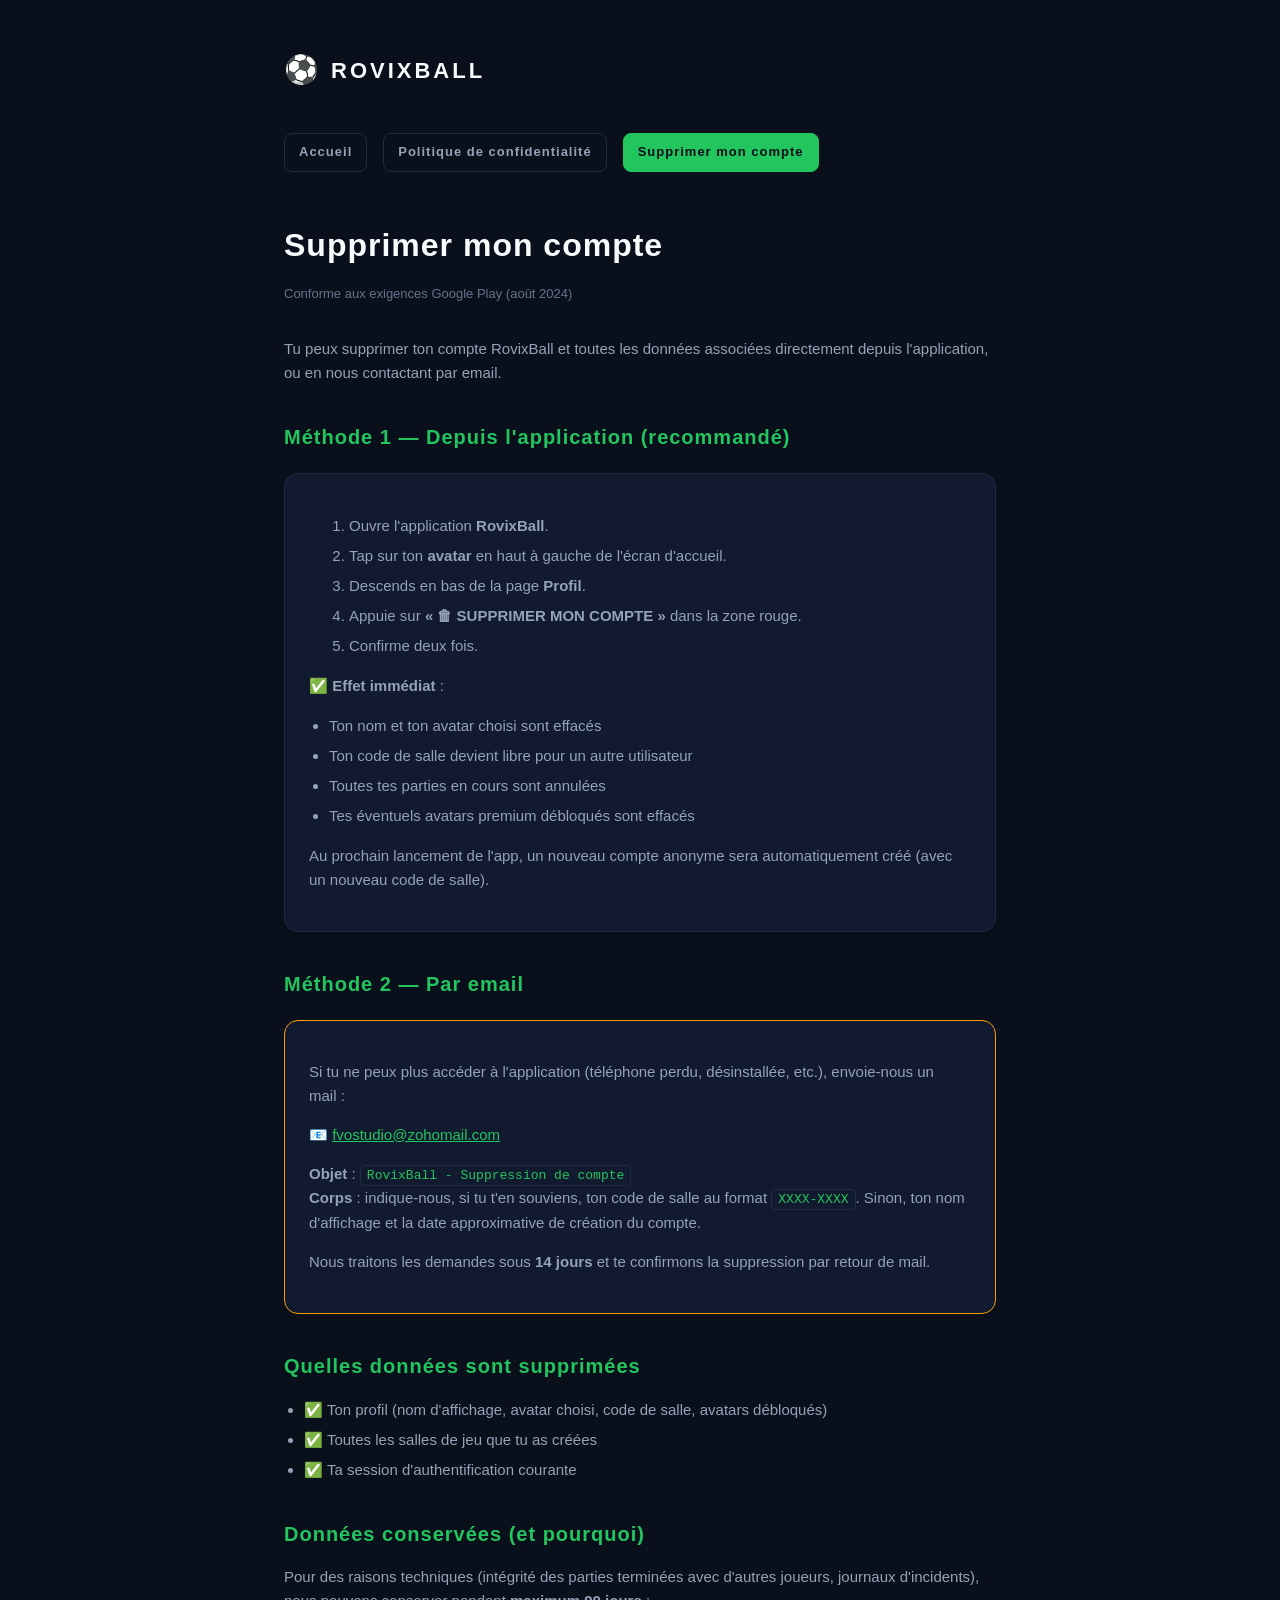
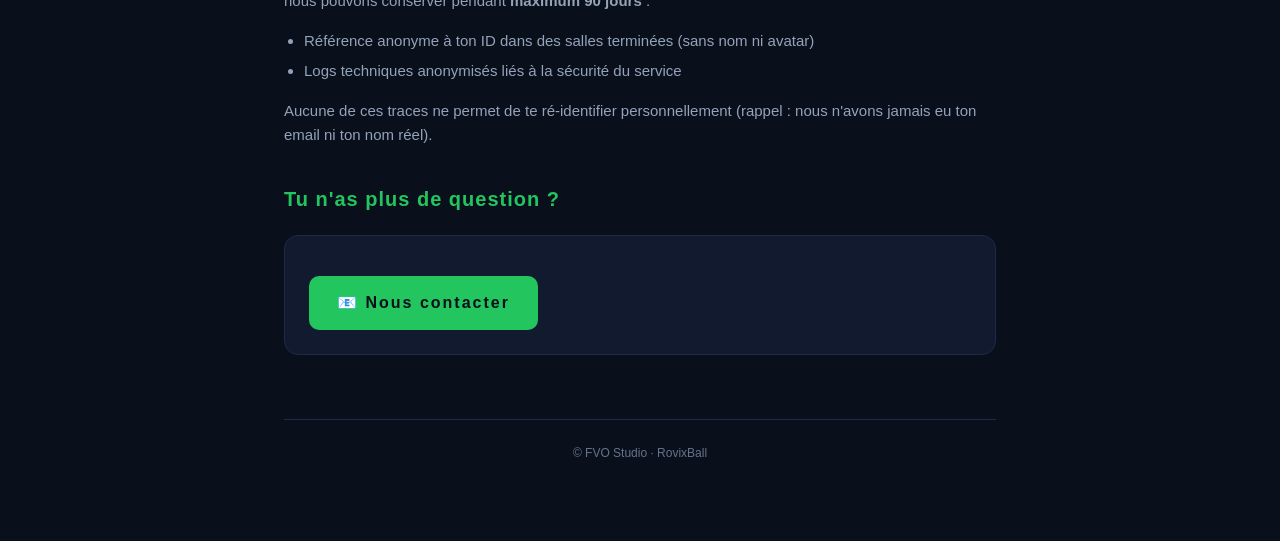
==== delete-account.html @ 73b61295 "feat: initial legal pages for RovixBall" ====
<!DOCTYPE html>
<html lang="fr">
<head>
  <meta charset="UTF-8">
  <meta name="viewport" content="width=device-width, initial-scale=1.0">
  <title>Supprimer mon compte — RovixBall</title>
  <link rel="stylesheet" href="style.css">
</head>
<body>
  <div class="container">
    <header>
      <span class="logo">⚽</span>
      <h1>ROVIXBALL</h1>
    </header>

    <nav>
      <a href="index.html">Accueil</a>
      <a href="privacy.html">Politique de confidentialité</a>
      <a href="delete-account.html" class="active">Supprimer mon compte</a>
    </nav>

    <main>
      <h1>Supprimer mon compte</h1>
      <p class="meta">Conforme aux exigences Google Play (août 2024)</p>

      <p>
        Tu peux supprimer ton compte RovixBall et toutes les données associées
        directement depuis l'application, ou en nous contactant par email.
      </p>

      <h2>Méthode 1 — Depuis l'application (recommandé)</h2>

      <div class="card">
        <ol>
          <li>Ouvre l'application <strong>RovixBall</strong>.</li>
          <li>Tap sur ton <strong>avatar</strong> en haut à gauche de l'écran d'accueil.</li>
          <li>Descends en bas de la page <strong>Profil</strong>.</li>
          <li>Appuie sur <strong>« 🗑 SUPPRIMER MON COMPTE »</strong> dans la zone rouge.</li>
          <li>Confirme deux fois.</li>
        </ol>
        <p>
          ✅ <strong>Effet immédiat</strong>&nbsp;:
        </p>
        <ul>
          <li>Ton nom et ton avatar choisi sont effacés</li>
          <li>Ton code de salle devient libre pour un autre utilisateur</li>
          <li>Toutes tes parties en cours sont annulées</li>
          <li>Tes éventuels avatars premium débloqués sont effacés</li>
        </ul>
        <p>
          Au prochain lancement de l'app, un nouveau compte anonyme sera
          automatiquement créé (avec un nouveau code de salle).
        </p>
      </div>

      <h2>Méthode 2 — Par email</h2>

      <div class="card warn">
        <p>
          Si tu ne peux plus accéder à l'application (téléphone perdu, désinstallée,
          etc.), envoie-nous un mail&nbsp;:
        </p>
        <p>
          📧 <a href="mailto:fvostudio@zohomail.com?subject=RovixBall%20-%20Suppression%20de%20compte">fvostudio@zohomail.com</a>
        </p>
        <p>
          <strong>Objet</strong> : <code>RovixBall - Suppression de compte</code><br>
          <strong>Corps</strong> : indique-nous, si tu t'en souviens, ton code de salle
          au format <code>XXXX-XXXX</code>. Sinon, ton nom d'affichage et la date approximative
          de création du compte.
        </p>
        <p>
          Nous traitons les demandes sous <strong>14 jours</strong> et te confirmons
          la suppression par retour de mail.
        </p>
      </div>

      <h2>Quelles données sont supprimées</h2>

      <ul>
        <li>✅ Ton profil (nom d'affichage, avatar choisi, code de salle, avatars débloqués)</li>
        <li>✅ Toutes les salles de jeu que tu as créées</li>
        <li>✅ Ta session d'authentification courante</li>
      </ul>

      <h2>Données conservées (et pourquoi)</h2>

      <p>
        Pour des raisons techniques (intégrité des parties terminées avec d'autres
        joueurs, journaux d'incidents), nous pouvons conserver pendant <strong>maximum 90 jours</strong>&nbsp;:
      </p>
      <ul>
        <li>Référence anonyme à ton ID dans des salles terminées (sans nom ni avatar)</li>
        <li>Logs techniques anonymisés liés à la sécurité du service</li>
      </ul>
      <p>
        Aucune de ces traces ne permet de te ré-identifier personnellement
        (rappel : nous n'avons jamais eu ton email ni ton nom réel).
      </p>

      <h2>Tu n'as plus de question ?</h2>

      <div class="card">
        <a href="mailto:fvostudio@zohomail.com?subject=RovixBall%20-%20Question" class="cta">📧 Nous contacter</a>
      </div>
    </main>

    <footer>
      © FVO Studio · RovixBall
    </footer>
  </div>
</body>
</html>
---- style.css ----
:root {
  --bg: #0a0f1c;
  --bg-card: #111a2e;
  --border: #1f2a44;
  --text: #f8fafc;
  --text-dim: #94a3b8;
  --text-muted: #64748b;
  --accent: #22c55e;
  --accent-warm: #f59e0b;
  --danger: #ef4444;
}

* { box-sizing: border-box; }

html, body {
  margin: 0;
  padding: 0;
  background: var(--bg);
  color: var(--text);
  font-family: -apple-system, BlinkMacSystemFont, "Segoe UI", Roboto, "Helvetica Neue",
    Arial, sans-serif;
  line-height: 1.6;
}

.container {
  max-width: 760px;
  margin: 0 auto;
  padding: 48px 24px 80px;
}

header {
  display: flex;
  align-items: center;
  gap: 12px;
  margin-bottom: 40px;
}

header .logo {
  font-size: 28px;
}

header h1 {
  margin: 0;
  font-size: 22px;
  letter-spacing: 3px;
  font-weight: 900;
  color: var(--text);
}

nav {
  display: flex;
  gap: 16px;
  flex-wrap: wrap;
  margin-bottom: 48px;
}

nav a {
  color: var(--text-dim);
  text-decoration: none;
  font-weight: 700;
  font-size: 13px;
  letter-spacing: 1px;
  padding: 8px 14px;
  border: 1px solid var(--border);
  border-radius: 8px;
  transition: all 0.15s;
}

nav a:hover {
  color: var(--accent);
  border-color: var(--accent);
}

nav a.active {
  color: var(--bg);
  background: var(--accent);
  border-color: var(--accent);
}

main h1 {
  font-size: 32px;
  margin: 0 0 8px;
  letter-spacing: 1px;
}

main h2 {
  font-size: 20px;
  margin-top: 36px;
  margin-bottom: 12px;
  color: var(--accent);
  letter-spacing: 1px;
}

main h3 {
  font-size: 16px;
  margin-top: 20px;
  margin-bottom: 6px;
  color: var(--text);
}

main p, main li {
  color: var(--text-dim);
  font-size: 15px;
}

main a {
  color: var(--accent);
}

.meta {
  color: var(--text-muted);
  font-size: 13px;
  margin-bottom: 32px;
}

.card {
  background: var(--bg-card);
  border: 1px solid var(--border);
  border-radius: 14px;
  padding: 24px;
  margin: 20px 0;
}

.card.warn {
  border-color: var(--accent-warm);
}

.card.danger {
  border-color: var(--danger);
}

.cta {
  display: inline-block;
  background: var(--accent);
  color: var(--bg);
  text-decoration: none;
  font-weight: 900;
  letter-spacing: 2px;
  padding: 14px 28px;
  border-radius: 10px;
  margin-top: 16px;
}

.cta:hover {
  filter: brightness(1.1);
}

.cta.danger {
  background: var(--danger);
  color: var(--text);
}

ul {
  padding-left: 20px;
}

li {
  margin: 6px 0;
}

footer {
  margin-top: 64px;
  padding-top: 24px;
  border-top: 1px solid var(--border);
  color: var(--text-muted);
  font-size: 12px;
  text-align: center;
}

code {
  background: var(--bg-card);
  border: 1px solid var(--border);
  padding: 2px 6px;
  border-radius: 4px;
  font-size: 13px;
  color: var(--accent);
}
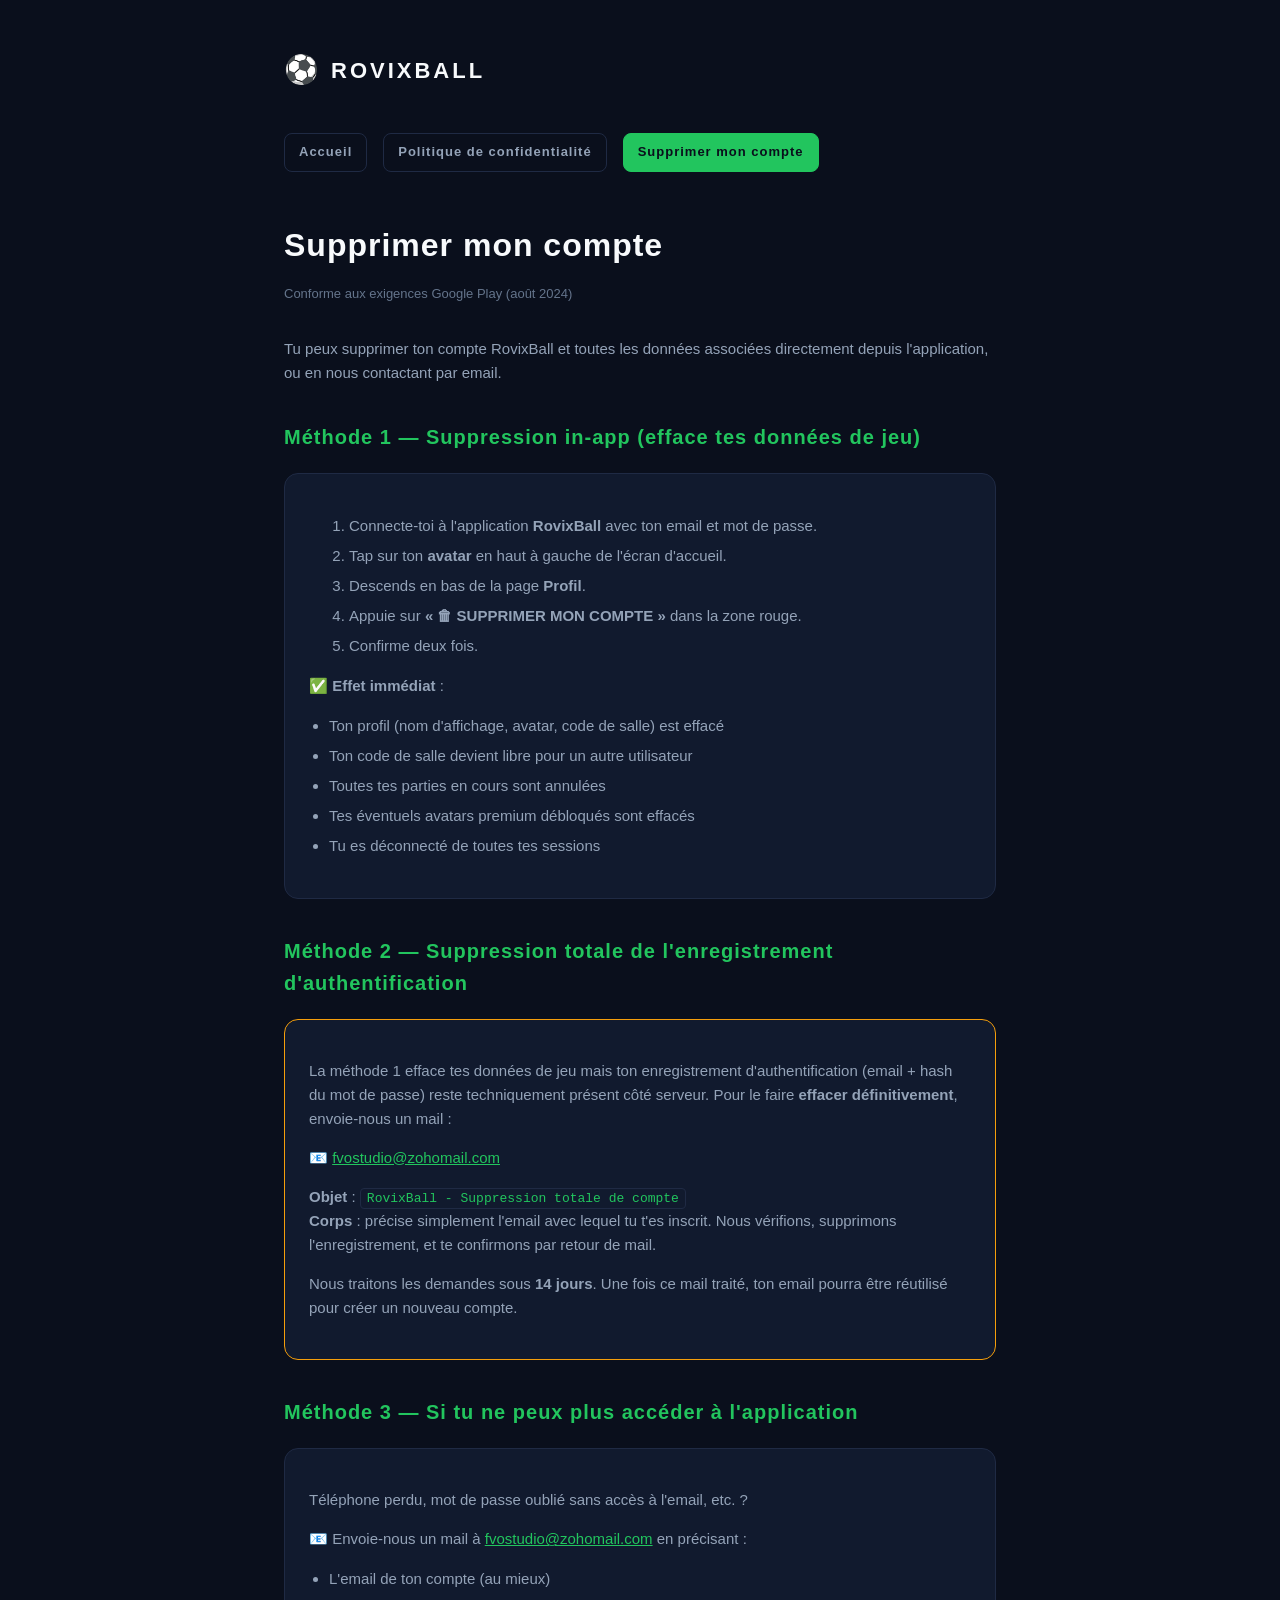
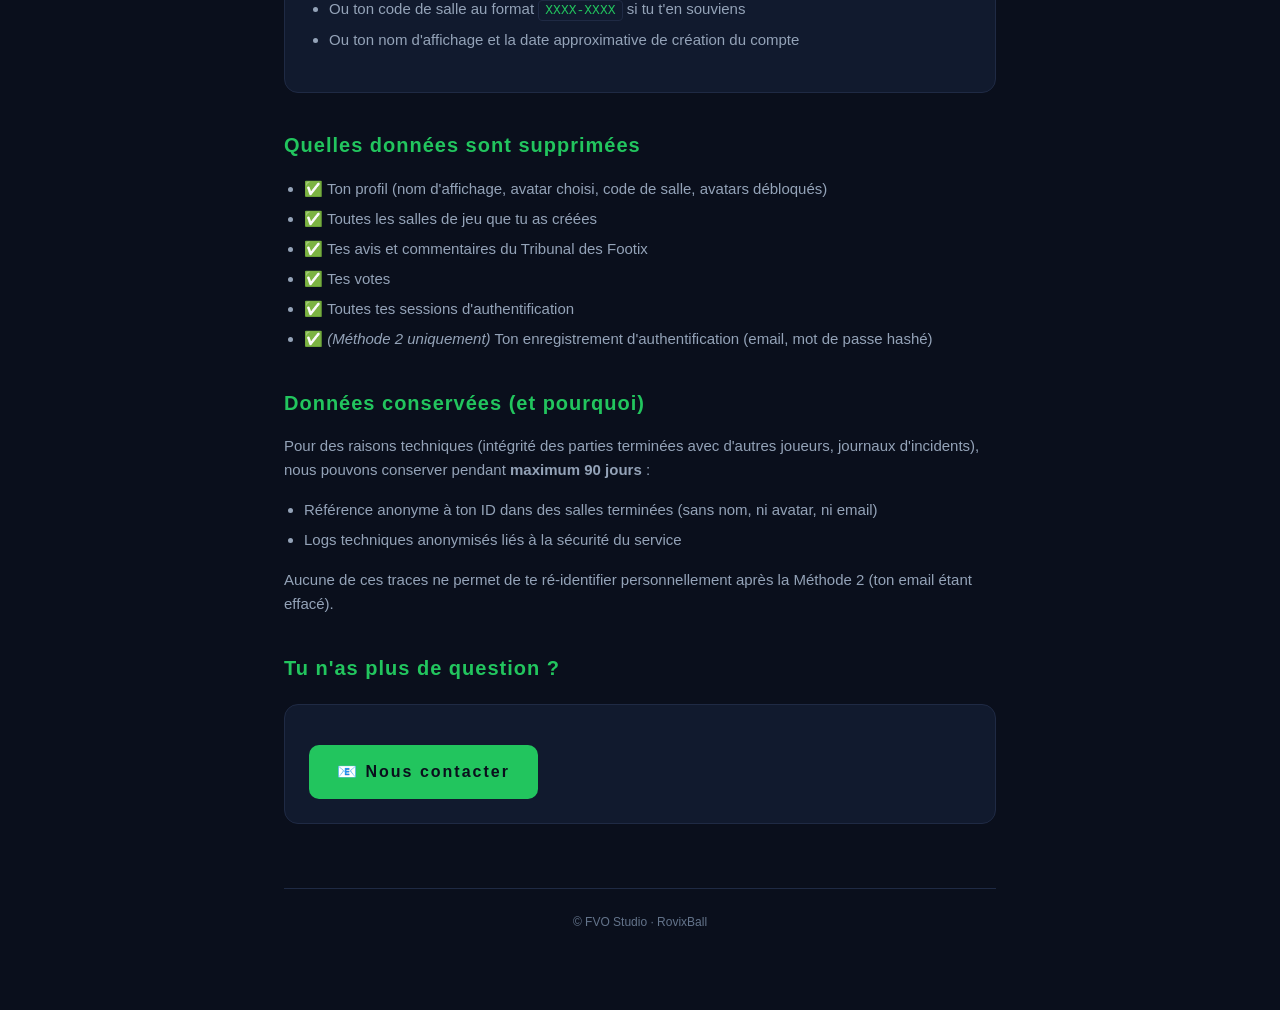
==== commit f4a606f8: "feat: add verify.html + reset-password.html, update privacy and deletion for email/password auth" ====
--- a/delete-account.html
+++ b/delete-account.html
@@ -28,11 +28,11 @@
         directement depuis l'application, ou en nous contactant par email.
       </p>
 
-      <h2>Méthode 1 — Depuis l'application (recommandé)</h2>
+      <h2>Méthode 1 — Suppression in-app (efface tes données de jeu)</h2>
 
       <div class="card">
         <ol>
-          <li>Ouvre l'application <strong>RovixBall</strong>.</li>
+          <li>Connecte-toi à l'application <strong>RovixBall</strong> avec ton email et mot de passe.</li>
           <li>Tap sur ton <strong>avatar</strong> en haut à gauche de l'écran d'accueil.</li>
           <li>Descends en bas de la page <strong>Profil</strong>.</li>
           <li>Appuie sur <strong>« 🗑 SUPPRIMER MON COMPTE »</strong> dans la zone rouge.</li>
@@ -42,37 +42,51 @@
           ✅ <strong>Effet immédiat</strong>&nbsp;:
         </p>
         <ul>
-          <li>Ton nom et ton avatar choisi sont effacés</li>
+          <li>Ton profil (nom d'affichage, avatar, code de salle) est effacé</li>
           <li>Ton code de salle devient libre pour un autre utilisateur</li>
           <li>Toutes tes parties en cours sont annulées</li>
           <li>Tes éventuels avatars premium débloqués sont effacés</li>
+          <li>Tu es déconnecté de toutes tes sessions</li>
         </ul>
+      </div>
+
+      <h2>Méthode 2 — Suppression totale de l'enregistrement d'authentification</h2>
+
+      <div class="card warn">
         <p>
-          Au prochain lancement de l'app, un nouveau compte anonyme sera
-          automatiquement créé (avec un nouveau code de salle).
+          La méthode 1 efface tes données de jeu mais ton enregistrement
+          d'authentification (email + hash du mot de passe) reste techniquement
+          présent côté serveur. Pour le faire <strong>effacer définitivement</strong>,
+          envoie-nous un mail :
+        </p>
+        <p>
+          📧 <a href="mailto:fvostudio@zohomail.com?subject=RovixBall%20-%20Suppression%20totale%20de%20compte">fvostudio@zohomail.com</a>
+        </p>
+        <p>
+          <strong>Objet</strong> : <code>RovixBall - Suppression totale de compte</code><br>
+          <strong>Corps</strong> : précise simplement l'email avec lequel tu t'es inscrit.
+          Nous vérifions, supprimons l'enregistrement, et te confirmons par retour de mail.
+        </p>
+        <p>
+          Nous traitons les demandes sous <strong>14 jours</strong>. Une fois ce mail traité,
+          ton email pourra être réutilisé pour créer un nouveau compte.
         </p>
       </div>
 
-      <h2>Méthode 2 — Par email</h2>
+      <h2>Méthode 3 — Si tu ne peux plus accéder à l'application</h2>
 
-      <div class="card warn">
+      <div class="card">
         <p>
-          Si tu ne peux plus accéder à l'application (téléphone perdu, désinstallée,
-          etc.), envoie-nous un mail&nbsp;:
+          Téléphone perdu, mot de passe oublié sans accès à l'email, etc. ?
         </p>
         <p>
-          📧 <a href="mailto:fvostudio@zohomail.com?subject=RovixBall%20-%20Suppression%20de%20compte">fvostudio@zohomail.com</a>
+          📧 Envoie-nous un mail à <a href="mailto:fvostudio@zohomail.com?subject=RovixBall%20-%20Suppression%20sans%20acc%C3%A8s">fvostudio@zohomail.com</a> en précisant&nbsp;:
         </p>
-        <p>
-          <strong>Objet</strong> : <code>RovixBall - Suppression de compte</code><br>
-          <strong>Corps</strong> : indique-nous, si tu t'en souviens, ton code de salle
-          au format <code>XXXX-XXXX</code>. Sinon, ton nom d'affichage et la date approximative
-          de création du compte.
-        </p>
-        <p>
-          Nous traitons les demandes sous <strong>14 jours</strong> et te confirmons
-          la suppression par retour de mail.
-        </p>
+        <ul>
+          <li>L'email de ton compte (au mieux)</li>
+          <li>Ou ton code de salle au format <code>XXXX-XXXX</code> si tu t'en souviens</li>
+          <li>Ou ton nom d'affichage et la date approximative de création du compte</li>
+        </ul>
       </div>
 
       <h2>Quelles données sont supprimées</h2>
@@ -80,7 +94,10 @@
       <ul>
         <li>✅ Ton profil (nom d'affichage, avatar choisi, code de salle, avatars débloqués)</li>
         <li>✅ Toutes les salles de jeu que tu as créées</li>
-        <li>✅ Ta session d'authentification courante</li>
+        <li>✅ Tes avis et commentaires du Tribunal des Footix</li>
+        <li>✅ Tes votes</li>
+        <li>✅ Toutes tes sessions d'authentification</li>
+        <li>✅ <em>(Méthode 2 uniquement)</em> Ton enregistrement d'authentification (email, mot de passe hashé)</li>
       </ul>
 
       <h2>Données conservées (et pourquoi)</h2>
@@ -90,12 +107,12 @@
         joueurs, journaux d'incidents), nous pouvons conserver pendant <strong>maximum 90 jours</strong>&nbsp;:
       </p>
       <ul>
-        <li>Référence anonyme à ton ID dans des salles terminées (sans nom ni avatar)</li>
+        <li>Référence anonyme à ton ID dans des salles terminées (sans nom, ni avatar, ni email)</li>
         <li>Logs techniques anonymisés liés à la sécurité du service</li>
       </ul>
       <p>
-        Aucune de ces traces ne permet de te ré-identifier personnellement
-        (rappel : nous n'avons jamais eu ton email ni ton nom réel).
+        Aucune de ces traces ne permet de te ré-identifier personnellement après la
+        Méthode 2 (ton email étant effacé).
       </p>
 
       <h2>Tu n'as plus de question ?</h2>
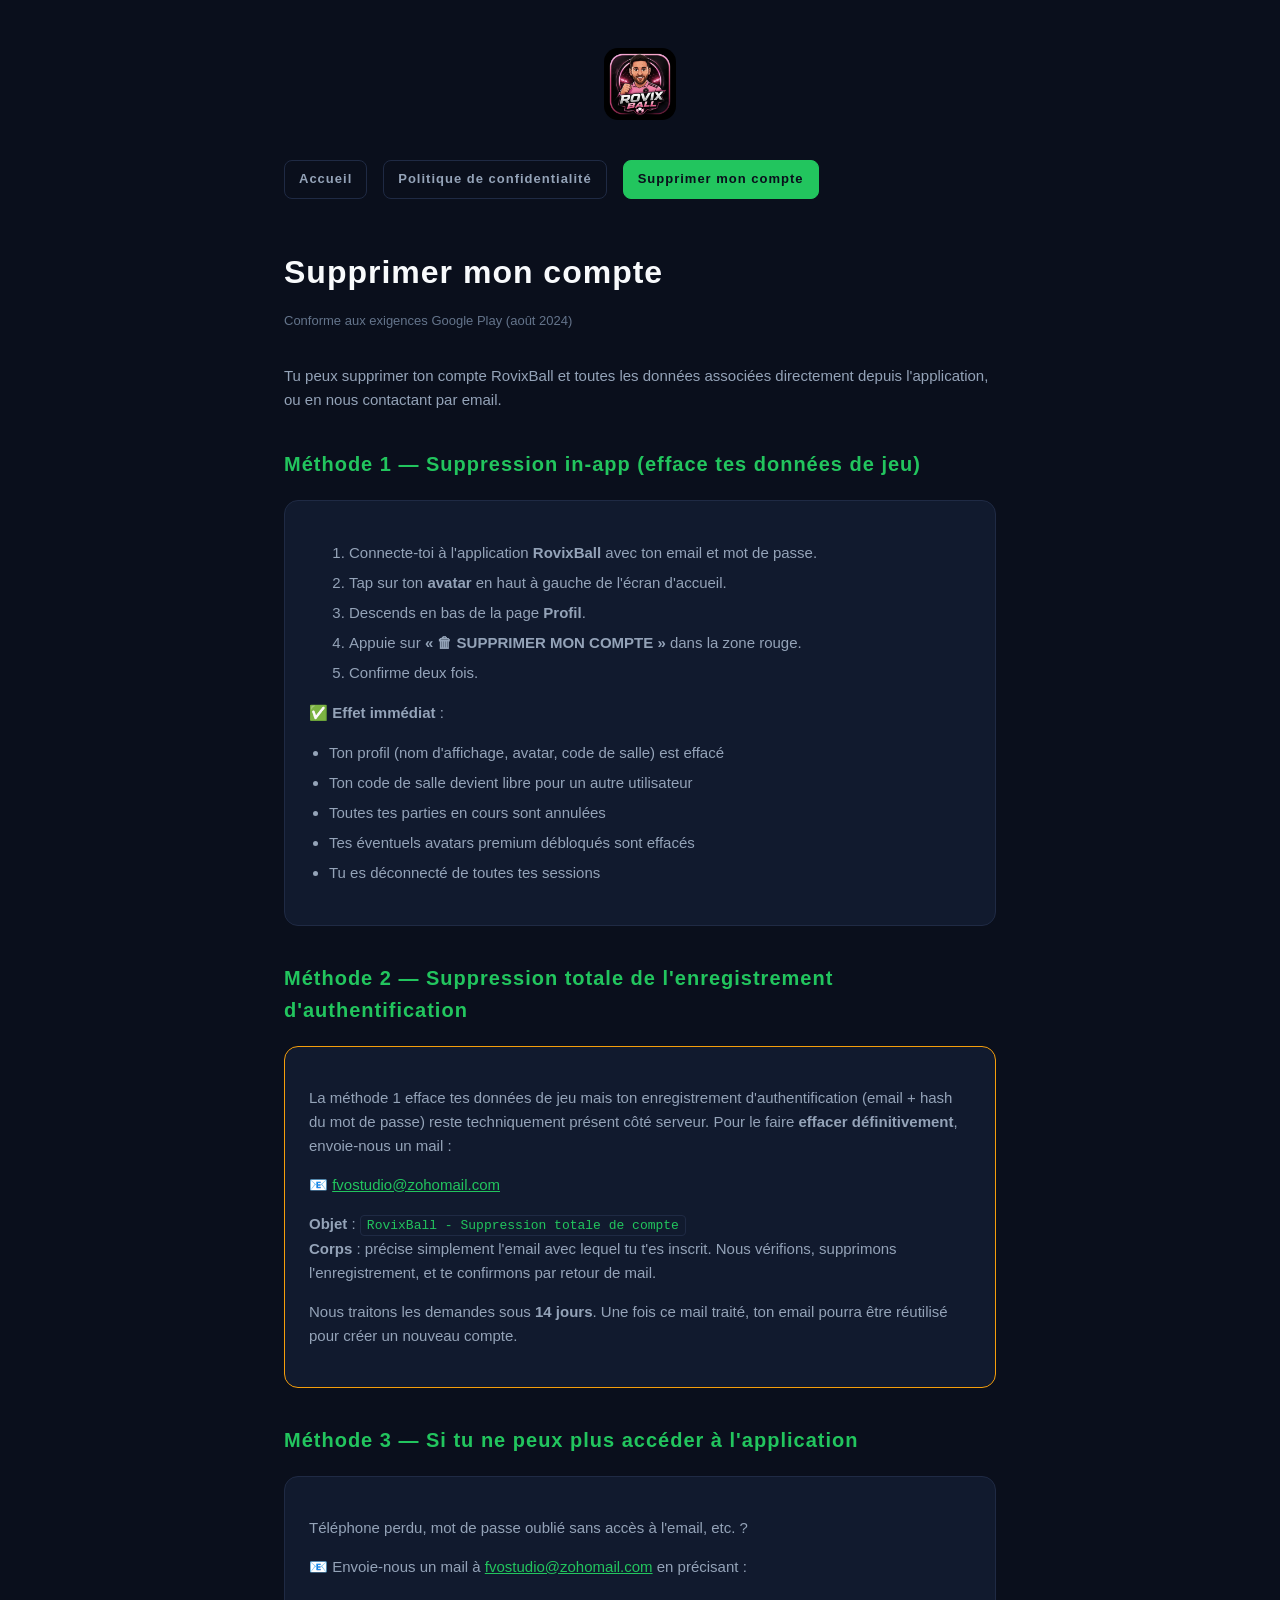
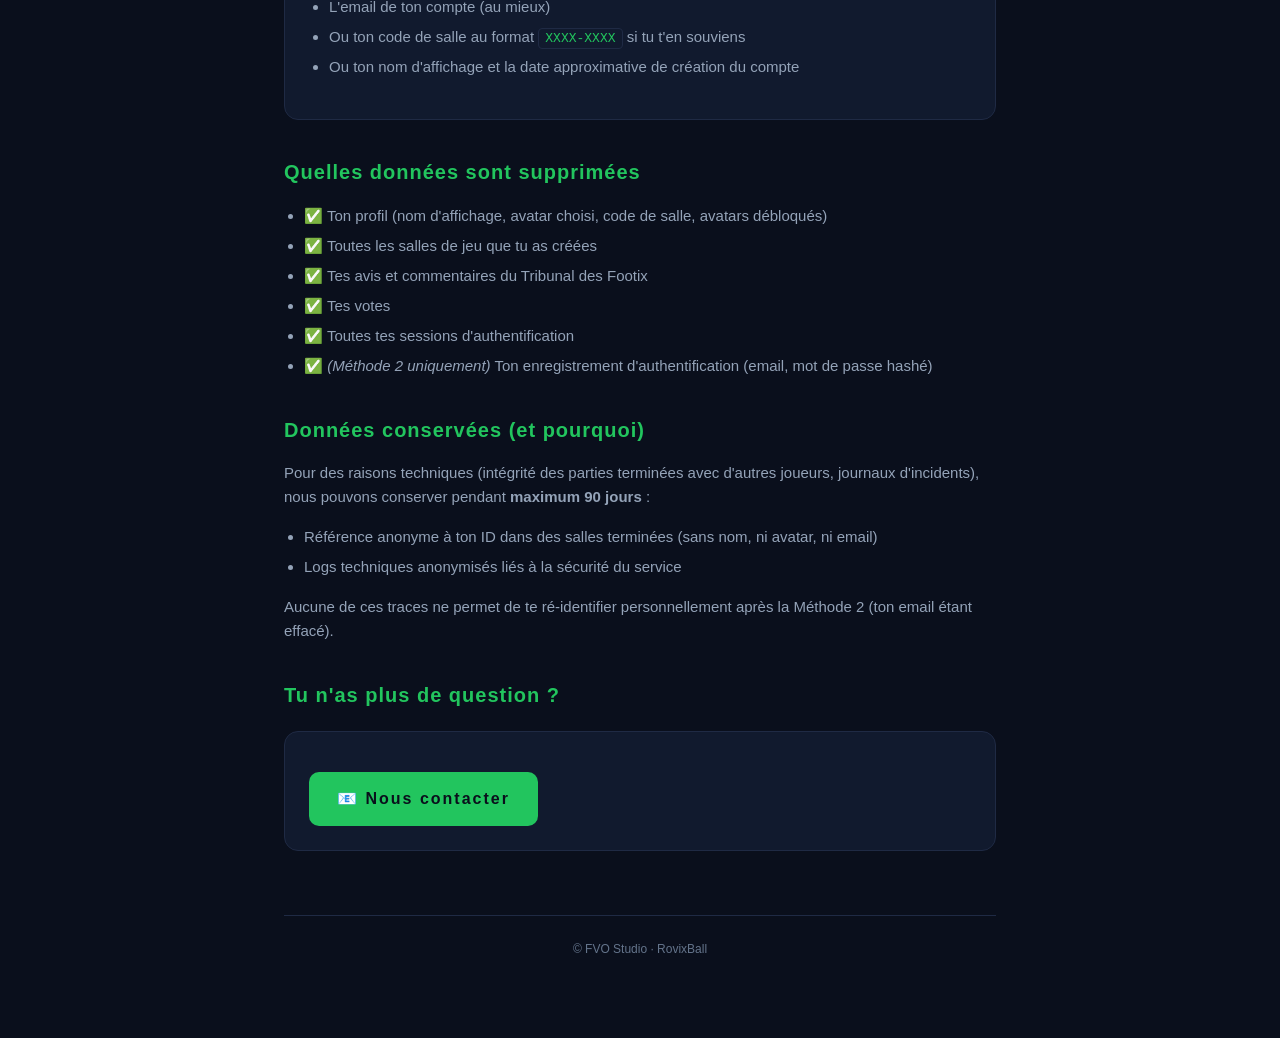
==== commit 0f080aa9: "feat(web): replace ball emoji + ROVIXBALL text with app logo on all 5 pages" ====
--- a/delete-account.html
+++ b/delete-account.html
@@ -9,8 +9,7 @@
 <body>
   <div class="container">
     <header>
-      <span class="logo">⚽</span>
-      <h1>ROVIXBALL</h1>
+      <img src="logo.png" alt="RovixBall" class="logo" />
     </header>
 
     <nav>
--- a/style.css
+++ b/style.css
@@ -31,20 +31,15 @@
 header {
   display: flex;
   align-items: center;
-  gap: 12px;
+  justify-content: center;
   margin-bottom: 40px;
 }
 
 header .logo {
-  font-size: 28px;
-}
-
-header h1 {
-  margin: 0;
-  font-size: 22px;
-  letter-spacing: 3px;
-  font-weight: 900;
-  color: var(--text);
+  width: 72px;
+  height: 72px;
+  border-radius: 14px;
+  object-fit: contain;
 }
 
 nav {
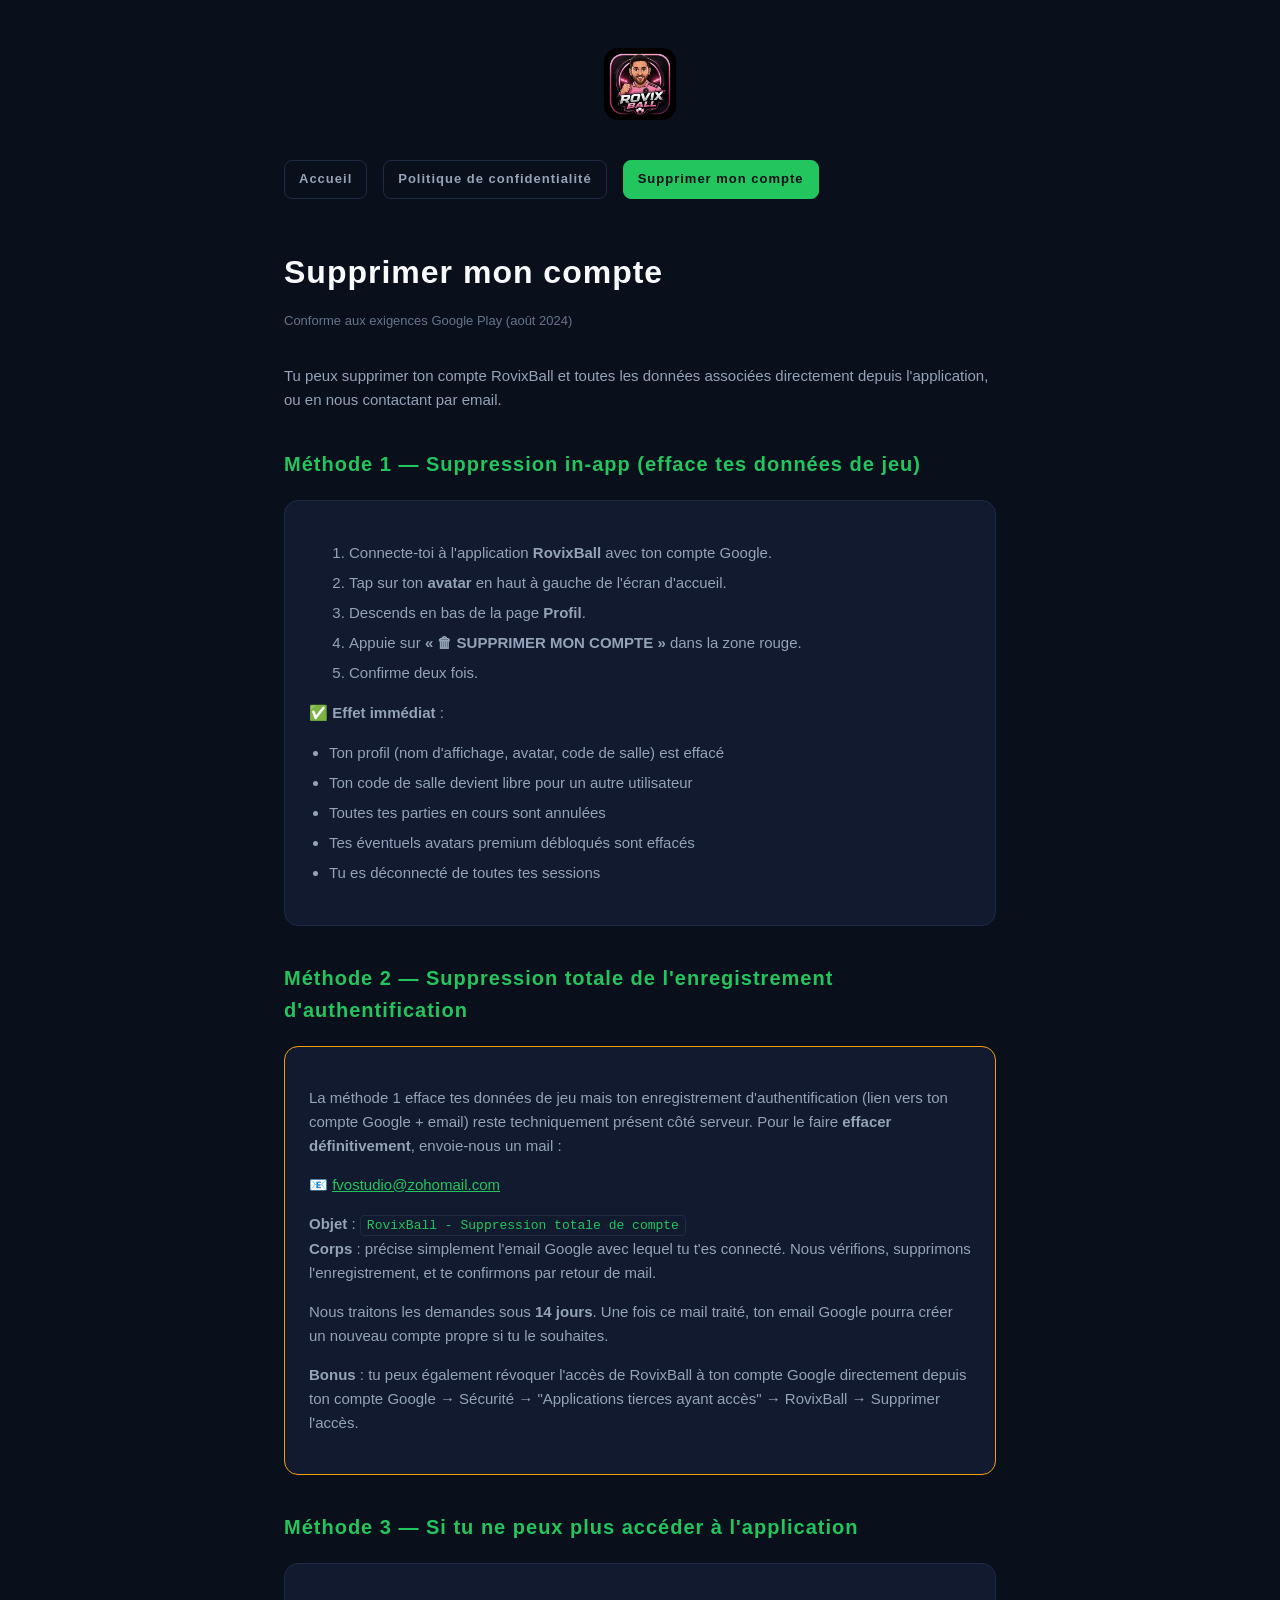
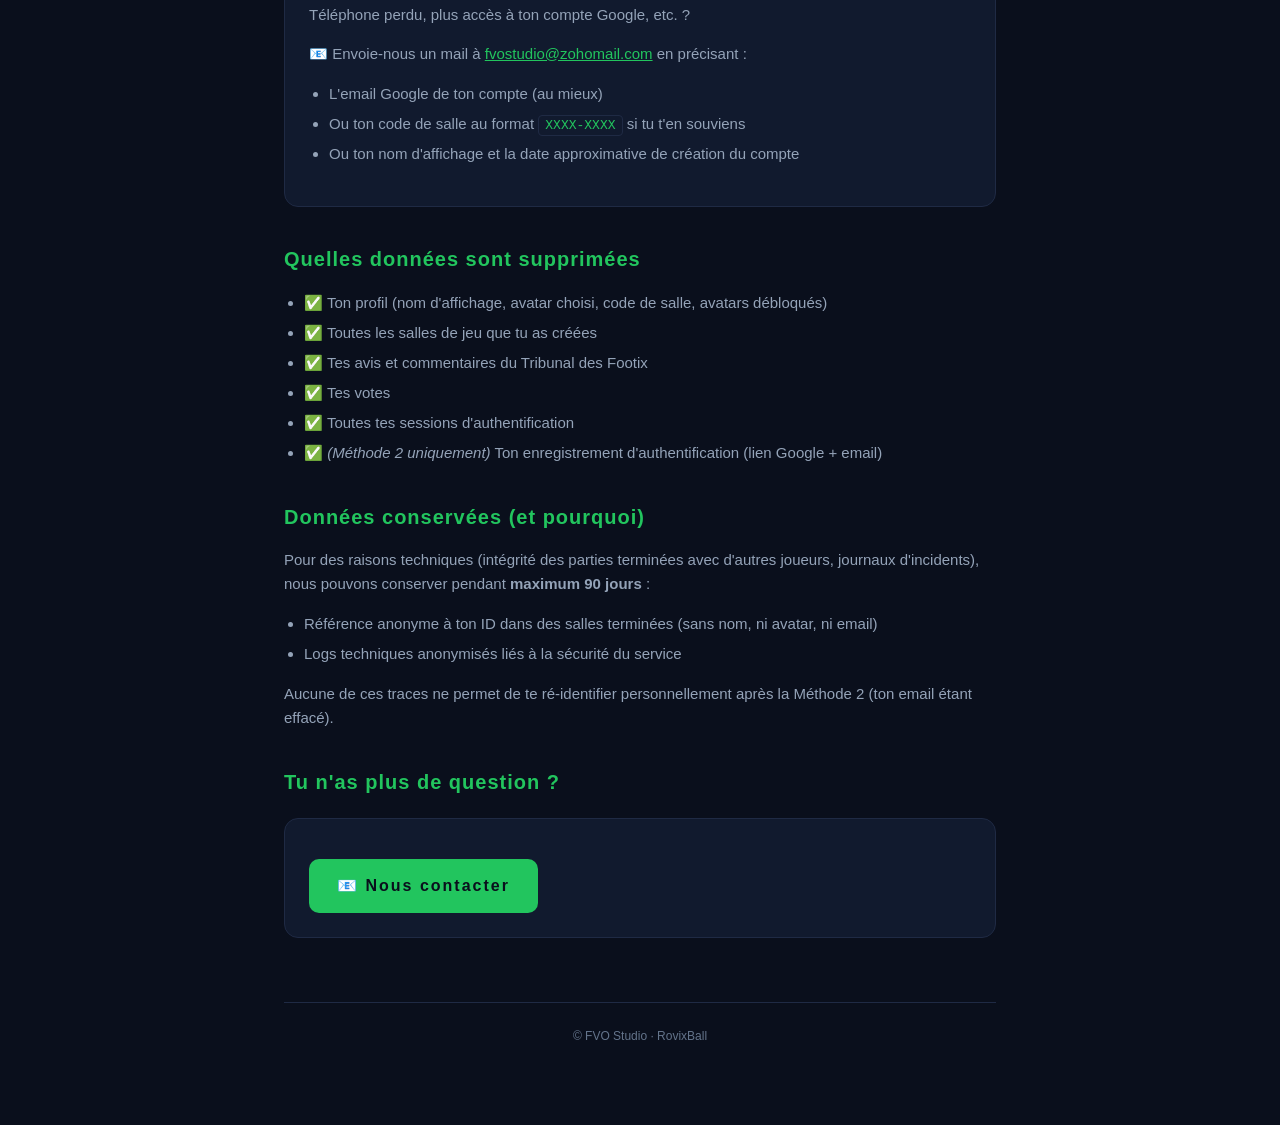
==== commit 054924bf: "feat(web): adapt privacy + delete pages for Google OAuth flow; remove verify/reset pages" ====
--- a/delete-account.html
+++ b/delete-account.html
@@ -31,7 +31,7 @@
 
       <div class="card">
         <ol>
-          <li>Connecte-toi à l'application <strong>RovixBall</strong> avec ton email et mot de passe.</li>
+          <li>Connecte-toi à l'application <strong>RovixBall</strong> avec ton compte Google.</li>
           <li>Tap sur ton <strong>avatar</strong> en haut à gauche de l'écran d'accueil.</li>
           <li>Descends en bas de la page <strong>Profil</strong>.</li>
           <li>Appuie sur <strong>« 🗑 SUPPRIMER MON COMPTE »</strong> dans la zone rouge.</li>
@@ -54,7 +54,7 @@
       <div class="card warn">
         <p>
           La méthode 1 efface tes données de jeu mais ton enregistrement
-          d'authentification (email + hash du mot de passe) reste techniquement
+          d'authentification (lien vers ton compte Google + email) reste techniquement
           présent côté serveur. Pour le faire <strong>effacer définitivement</strong>,
           envoie-nous un mail :
         </p>
@@ -63,12 +63,16 @@
         </p>
         <p>
           <strong>Objet</strong> : <code>RovixBall - Suppression totale de compte</code><br>
-          <strong>Corps</strong> : précise simplement l'email avec lequel tu t'es inscrit.
+          <strong>Corps</strong> : précise simplement l'email Google avec lequel tu t'es connecté.
           Nous vérifions, supprimons l'enregistrement, et te confirmons par retour de mail.
         </p>
         <p>
           Nous traitons les demandes sous <strong>14 jours</strong>. Une fois ce mail traité,
-          ton email pourra être réutilisé pour créer un nouveau compte.
+          ton email Google pourra créer un nouveau compte propre si tu le souhaites.
+        </p>
+        <p>
+          <strong>Bonus</strong> : tu peux également révoquer l'accès de RovixBall à ton compte Google
+          directement depuis ton compte Google → Sécurité → "Applications tierces ayant accès" → RovixBall → Supprimer l'accès.
         </p>
       </div>
 
@@ -76,13 +80,13 @@
 
       <div class="card">
         <p>
-          Téléphone perdu, mot de passe oublié sans accès à l'email, etc. ?
+          Téléphone perdu, plus accès à ton compte Google, etc. ?
         </p>
         <p>
           📧 Envoie-nous un mail à <a href="mailto:fvostudio@zohomail.com?subject=RovixBall%20-%20Suppression%20sans%20acc%C3%A8s">fvostudio@zohomail.com</a> en précisant&nbsp;:
         </p>
         <ul>
-          <li>L'email de ton compte (au mieux)</li>
+          <li>L'email Google de ton compte (au mieux)</li>
           <li>Ou ton code de salle au format <code>XXXX-XXXX</code> si tu t'en souviens</li>
           <li>Ou ton nom d'affichage et la date approximative de création du compte</li>
         </ul>
@@ -96,7 +100,7 @@
         <li>✅ Tes avis et commentaires du Tribunal des Footix</li>
         <li>✅ Tes votes</li>
         <li>✅ Toutes tes sessions d'authentification</li>
-        <li>✅ <em>(Méthode 2 uniquement)</em> Ton enregistrement d'authentification (email, mot de passe hashé)</li>
+        <li>✅ <em>(Méthode 2 uniquement)</em> Ton enregistrement d'authentification (lien Google + email)</li>
       </ul>
 
       <h2>Données conservées (et pourquoi)</h2>
